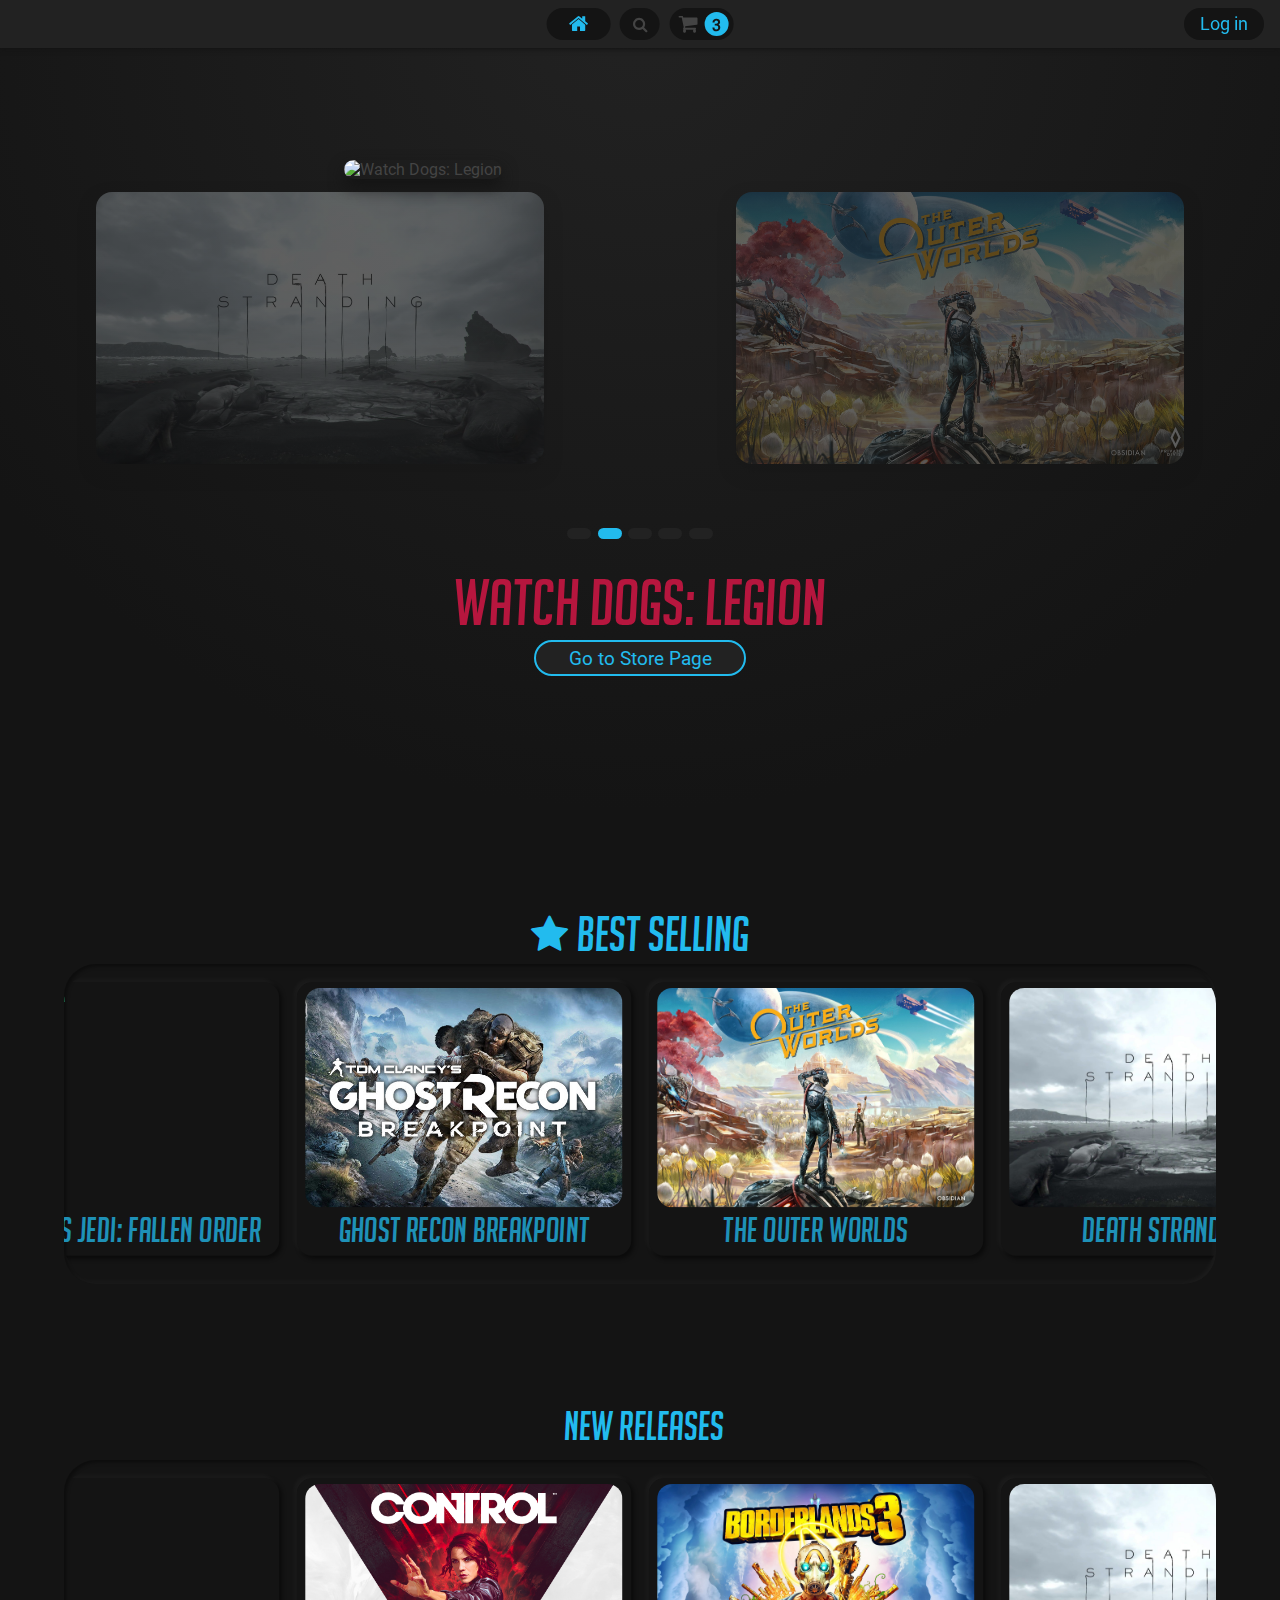
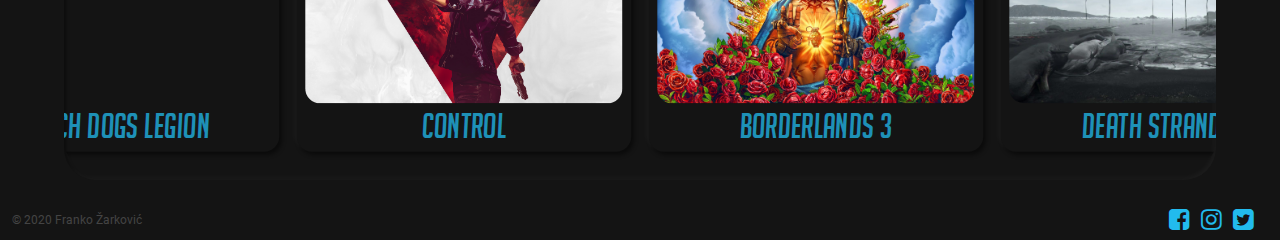
==== index.html @ 38b75471 "Added Featured and new games" ====
<!doctype html>

<html lang="eng">

<head>
  <meta charset="utf-8">
  <title>WebShop | Index</title>
  <link rel="stylesheet" href="CSS/style.css">
  <link rel="stylesheet" href="https://cdnjs.cloudflare.com/ajax/libs/font-awesome/4.7.0/css/font-awesome.min.css">
</head>


<body>
  <div id="navigation">
    <div id="mainNavigation" class="translateCenter">

      <a href="#">
        <div id="homeButton" class="active">
          <i class="fa fa-home translateCenter"></i>
        </div>
      </a>
      <div id="searchBar" class="">
        <i class="fa fa-search"></i>
        <p class="translateCenter">Search</p>
        <i class="fa fa-times"></i>
      </div>
      <a href="#">
        <div id="cart">
          <i class="fa fa-shopping-cart translateCenter"></i>
          <div id="cartItemNumber" class="translateTop">
            <p class="translateCenter">3</p>
          </div>
        </div>
      </a>
    </div>
    <a href="#">
      <div id="logInButton" class="translateCenter">
        <p>Log in</p>
      </div>
    </a>
  </div>

  <div id="showcase">
    <div id="showcaseGames">
      <div id="showcasePreviousGame">
        <img src="/Images/deathStranding.jpg" alt="Death Stranding">
      </div>
      <div id="showcaseNextGame">
        <img src="/Images/outerWorlds.jpg" alt="Death Stranding">
      </div>
      <div id="showcaseMainGame">
        <img src="/Images/watchDogs.jpg" alt="Watch Dogs: Legion">
      </div>
      <div id="showcaseGameName">
        <div id="showcaseSelectors" class="translateLeft">
          <a href="#"><div class="showcaseSelector"></div></a>
          <a href="#"><div class="showcaseSelector backActive"></div></a>
          <a href="#"><div class="showcaseSelector"></div></a>
          <a href="#"><div class="showcaseSelector"></div></a>
          <a href="#"><div class="showcaseSelector"></div></a>
        </div>
        <p id="showcaseGameNameName" class="translateLeft">Watch Dogs: Legion</p>
        <a href="#"><div id="showcaseButton" class="translateLeft">
          <p>Go to Store Page</p>
        </div></a>
      </div>
    </div>
    

  </div>

  <div id="featured">
    <div id="bestSelling" class="translateLeft inshade">
      <div class="inline translateLeft">
        <i class="fa fa-star"></i>
        <p>Best Selling</h1>
      </div>
      <div id="bestSellingGameList" class="translateLeft">
        <a href="#">
          <div class="bestSellingGame outshade">
            <img src="Images/starWars.jpg" alt="Star Wars Jedi">
            <p>Star Wars Jedi: Fallen Order</p>
          </div>
        </a>
        <a href="#">
          <div class="bestSellingGame outshade">
            <img src="Images/ghostRecon.jpg" alt="Ghost Recon">
            <p>Ghost Recon Breakpoint</p>
          </div>
        </a>
        <a href="#">
          <div class="bestSellingGame outshade">
            <img src="Images/outerWorlds.jpg" alt="Outer Worlds">
            <p>The Outer Worlds</p>
          </div>
        </a>
        <a href="#">
          <div class="bestSellingGame outshade">
            <img src="Images/deathStranding.jpg" alt="Death Stranding">
            <p>Death Stranding</p>
          </div>
        </a>
      </div>
    </div>

    <div id="newReleases" class="translateLeft inshade">
      <div class="inline translateLeft">
        <p>New Releases</h1>
      </div>
      <div id="newReleasesGameList" class="translateLeft">
        <a href="#">
          <div class="bestSellingGame outshade">
            <img src="Images/watchDogs.jpg" alt="WatchDogs">
            <p>Watch Dogs Legion</p>
          </div>
        </a>
        <a href="#">
          <div class="bestSellingGame outshade">
            <img src="Images/control.jpg" alt="Control">
            <p>Control</p>
          </div>
        </a>
        <a href="#">
          <div class="bestSellingGame outshade">
            <img src="Images/borderlands3.jpg" alt="borderlands 3">
            <p>borderlands 3</p>
          </div>
        </a>
        <a href="#">
          <div class="bestSellingGame outshade">
            <img src="Images/deathStranding.jpg" alt="Death Stranding">
            <p>Death Stranding</p>
          </div>
        </a>
      </div>
    </div>
  </div>

  <div id="footer">
    <p class="translateTop">© 2020 Franko Žarković</p>
      <span class="translateTop">
        <a href="#" target="_blank"><i class="fa fa-facebook-square"></i></a>
        <a href="#" target="_blank"><i class="fa fa-instagram"></i></a>
        <a href="#" target="_blank"><i class="fa fa-twitter-square"></i></a>
      </span>
  </div>

</body>

</html>
---- CSS/style.css ----
@import url('https://fonts.googleapis.com/css?family=Roboto:300,400,400i,500,700&subset=latin-ext');

@font-face {
font-family: "Big Noodle Titling Oblique";
src: url("../Fonts/BigNoodleTitling-Oblique.ttf");
}

@font-face {
  font-family: "Big Noodle Titling";
  src: url("../Fonts//BigNoodleTitling.ttf");
  }

@font-face {
  font-family: "Nunito";
  src: url("../Fonts/Roboto-Regular.ttf");
}

@font-face {
  font-family: "Roboto";
  src: url("../Fonts/Roboto-Regular.ttf");
}

:root{
  --black:#141414;
  --gray: #222;
  --light:#444;
  --main: #2be;
  --gameNameColor: #b6163e;
}

*{
  margin: 0;
  padding: 0;
  text-decoration: none;
  font-family: Nunito;
  scrollbar-color: dark;
  scrollbar-width: thin;
}

a{
  color: inherit;
}
a:active{
  color: inherit;
}
a:visited{
  color: inherit;
}

.outshade{
  box-shadow: 0.15em 0.15em 0.3em #00000079, -0.15em -0.15em 0.3em #ffffff09;
}
.inshade{
  box-shadow: inset 0.15em 0.15em 0.2em #0000005b, inset -0.15em -0.15em 0.3em #ffffff09;
}



.translateLeft{
  transform: translate(-50%,0);
}

.translateTop{
  transform: translate(0,-50%);
}

.translateCenter{
  transform: translate(-50%,-50%);
}

/* Body */

body{
  background-color: var(--black);
  color: var(--light);
}

#navigation{
  position: fixed;
  width: 100%;
  height: 3em;
  background: var(--gray);
  box-shadow: 0 0.1em 5px var(--black);
  z-index: 5;
}

#mainNavigation{
  position: absolute;
  display: inline-flex;
  left: 50%;
  top: 50%;
}

#mainNavigation > * {
  margin: 0 0.3em;
}

/* Home button */

#homeButton{
  position: relative;
  background: var(--black);
  width: 4em;
  height: 2em;
  border-radius: 1em;
}

#homeButton > *{
  position: absolute;
  font-size: 130%;
  left: 50%;
  top: 50%;
}

/* Search Bar */

#searchBar{
  position: relative;
  background: var(--black);
  height: 2em;
  width: 2.5em;
  border-radius: 1em;
  color: var(--light);
  transition-duration: 250ms;
  transition-timing-function: ease-out;
}

#searchBar:hover{
  width: 20em;
}

#searchBar > *:not(.fa-search){
  opacity: 0%;
  transition-duration: 250ms;
}

#searchBar:hover > *{
  opacity: 100%;
}

#searchBar > *{
  position: absolute;
  transform: translate(-50%,-50%);
  top:50%;
}
#searchBar > .fa-search{
  left: 1.25em;
}
#searchBar > p{
  left: 50%;
  top: 50%;
  text-transform: none;
  font-weight: 500;
  font-size: 110%;
}
#searchBar > .fa-times{
  right: 0.5em;
}

/* Cart Button */

#cart{
  position: relative;
  background: var(--black);
  width: 4em;
  height: 2em;
  border-radius: 1em;
}

#cart>*{
  position: absolute;
  top:50%;
}
#cart>.fa-shopping-cart{
  left: 0.9em;
  font-size: 130%;
}
#cartItemNumber{
  background: var(--main);
  width: 1.5em;
  height: 1.5em;
  border-radius: 1em;
  right: 0.3em;
}
#cartItemNumber > p{
  position: absolute;
  color: var(--black);
  font-weight: 600;
  left: 50%;
  top: 55%;
}

/* Log in Button*/

#logInButton {
  position: absolute;
  background: var(--black);
  color: var(--main);
  right: -1.5em;
  top: 50%;
  width: 5em;
  height: 2em;
  border-radius: 1em;
}
#logInButton > * {
  position: absolute;
  white-space: nowrap;
  text-transform: none;
  font-size: 110%;
  font-weight: 500;
  top: 50%;
  left: 50%;
  transform: translate(-50%,-50%);
}

/* Showcase - Main Page*/

#showcase{
  position: relative;
  width: 100%;
  height: 100vh;
  min-height: 50em;
  background: radial-gradient(circle at top,var(--gray), var(--black) 90vh);
}

#showcaseGames{
  position: absolute;
  height: 80%;
  width: 100%;
  max-width: 90em;
  top: 5em;
  left: 50%;
  transform: translate(-50%, 0);
}
#showcaseGames > * {
  transform: translate(-50%,-50%);
}
#showcaseGames > * > img{
  height: inherit;
  width: inherit;
  object-fit: cover;
  border-radius: inherit;
  box-shadow: 0 0.5em 1em var(--black);
}

#showcaseMainGame{
  opacity: 1;
  position: absolute;
  transform: translate(-50%,0);
  top: 5em;
  left: 50%;
  height: 22em;
  width: 37em;
  border-radius: 1em;
  z-index: 1;
}

#showcaseNextGame{
  opacity: 0.3;
  position: absolute;
  transform: translate(-50%,0);
  top: 7em;
  left: 75%;
  height: 17em;
  width: 28em;
  border-radius: 1em;
  z-index: 0;
}
#showcasePreviousGame{
  opacity: 0.3;
  position: absolute;
  transform: translate(-50%,0);
  top: 7em;
  left: 25%;
  height: 17em;
  width: 28em;
  border-radius: 1em;
  z-index: 0;
}



#showcaseGameName{
  position: absolute;
  height: 9em;
  width: 30em;
  transform: translate(-50%,0);
  left: 50%;
  top: 28em;
}
#showcaseSelectors{
  position: absolute;
  display: inline-flex;
  justify-content: center;
  left: 50%;
  top: 0em;
  height: 1em;
  width: 15em;
}
.showcaseSelector{
  height: 0.7em;
  width: 1.5em;
  background: var(--gray);
  margin: 0 0.2em;
  border-radius: 1em;
}
#showcaseGameNameName{
  font-family: "Big Noodle Titling Oblique";
  position: absolute;
  top: 0.6em;
  left: 50%;
  color: var(--gameNameColor);
  white-space: nowrap;
  font-size: 400%;
}
#showcaseButton{
  position: absolute;
  background: var(--gray);
  width: 13em;
  height: 2em;
  border-radius: 2em;
  border:solid 0.13em var(--main);
  top: 7em;
  left: 50%;

}
#showcaseButton > * {
  color: var(--main);
  position: absolute;
  white-space: nowrap;
  font-size: 120%;
  transform: translate(-50%, -50%);
  left: 50%;
  top: 50%;
}


/* Featured */

#featured {
  position: relative;
  background: var(--black);
  height: 100vh;
  width: 100%;
}
#featured > div {
  max-width: 90em;
}
#bestSelling{
  position: absolute;
  width: 90vw;
  height: 20em;
  top: 4em;
  left: 50%;
  border-radius: 2em;
}
#bestSelling > .inline{
  position: absolute;
  top: -3.5em;
  left: 50%;
}
#bestSelling > .inline > p{
  color: var(--main);
  text-transform: uppercase;
  font-size: 300%;
  margin-left: 0.2em;
  font-family: "Big Noodle Titling Oblique";
}
#bestSelling > .inline > i {
  color: var(--main);
  font-size: 250%;
  transform: translate(0%, 14%);
}

#bestSellingGameList{
  position: absolute;
  display: inline-flex;
  justify-content: center;
  width: 90vw;
  max-width: 90em;
  height: 19em;
  left: 50%;
  top: 0.5em;
  border-radius: 2em;
  overflow: hidden;
}
.bestSellingGame{
  position: relative;
  top: 0.2em;
  height: 18em;
  width: 22em;
  border-radius: 1em;
  color: var(--main);
  transition-duration: 250ms;
  transform: scale(0.95);
}
.bestSellingGame:hover{
  transform: scale(1.00);
}
.bestSellingGame > p {
  font-family: "Big Noodle Titling Oblique";
  position: absolute;
  transform: translate(-50%,0);
  left: 50%;
  bottom: 0.2em;
  white-space: nowrap;
  font-size: 225%;
  opacity: 0.75;
}
.bestSellingGame > img {
  position: absolute;
  top: 0.4em;
  width: 95%;
  height: 80%;
  left: 50%;
  transform: translate(-50%, 0);
  border-radius: 1em;
  object-fit: cover;
}

#newReleases{
  position: absolute;
  width: 90vw;
  height: 20em;
  top: 35em;
  left: 50%;
  border-radius: 2em;
}
#newReleases > .inline{
  position: absolute;
  top: -3.5em;
  left: 50%;
}
#newReleases > .inline > p{
  color: var(--main);
  text-transform: uppercase;
  font-size: 250%;
  margin-left: 0.2em;
  font-family: "Big Noodle Titling Oblique";
}
#newReleases > .inline > i {
  color: var(--main);
  font-size: 250%;
  transform: translate(0%, 14%);
}

#newReleasesGameList{
  position: absolute;
  display: inline-flex;
  justify-content: center;
  width: 90vw;
  max-width: 90em;
  height: 19em;
  left: 50%;
  top: 0.5em;
  border-radius: 2em;
  overflow: hidden;
}


/* Footer */

#footer{
  position: relative;
  background: var(--black);
  color: var(--gray);
  width:100%;
  height:2.5em;
  bottom: 0;
  z-index: 4;
}

#footer > *{
  position: absolute;
  top: 50%;
}
#footer > span{
  color: var(--main);
  right: 1em;
  font-size: 150%;
}
#footer > span > *{
  margin: 0 0.1em;
}
#footer > p{
  color: var(--light);
  left: 1em;
  font-size: 75%;
}

.active{
  color: var(--main);
}
.backActive{
  background-color: var(--main);
}

.inline {
  display: inline-flex;
  justify-content: center;
}
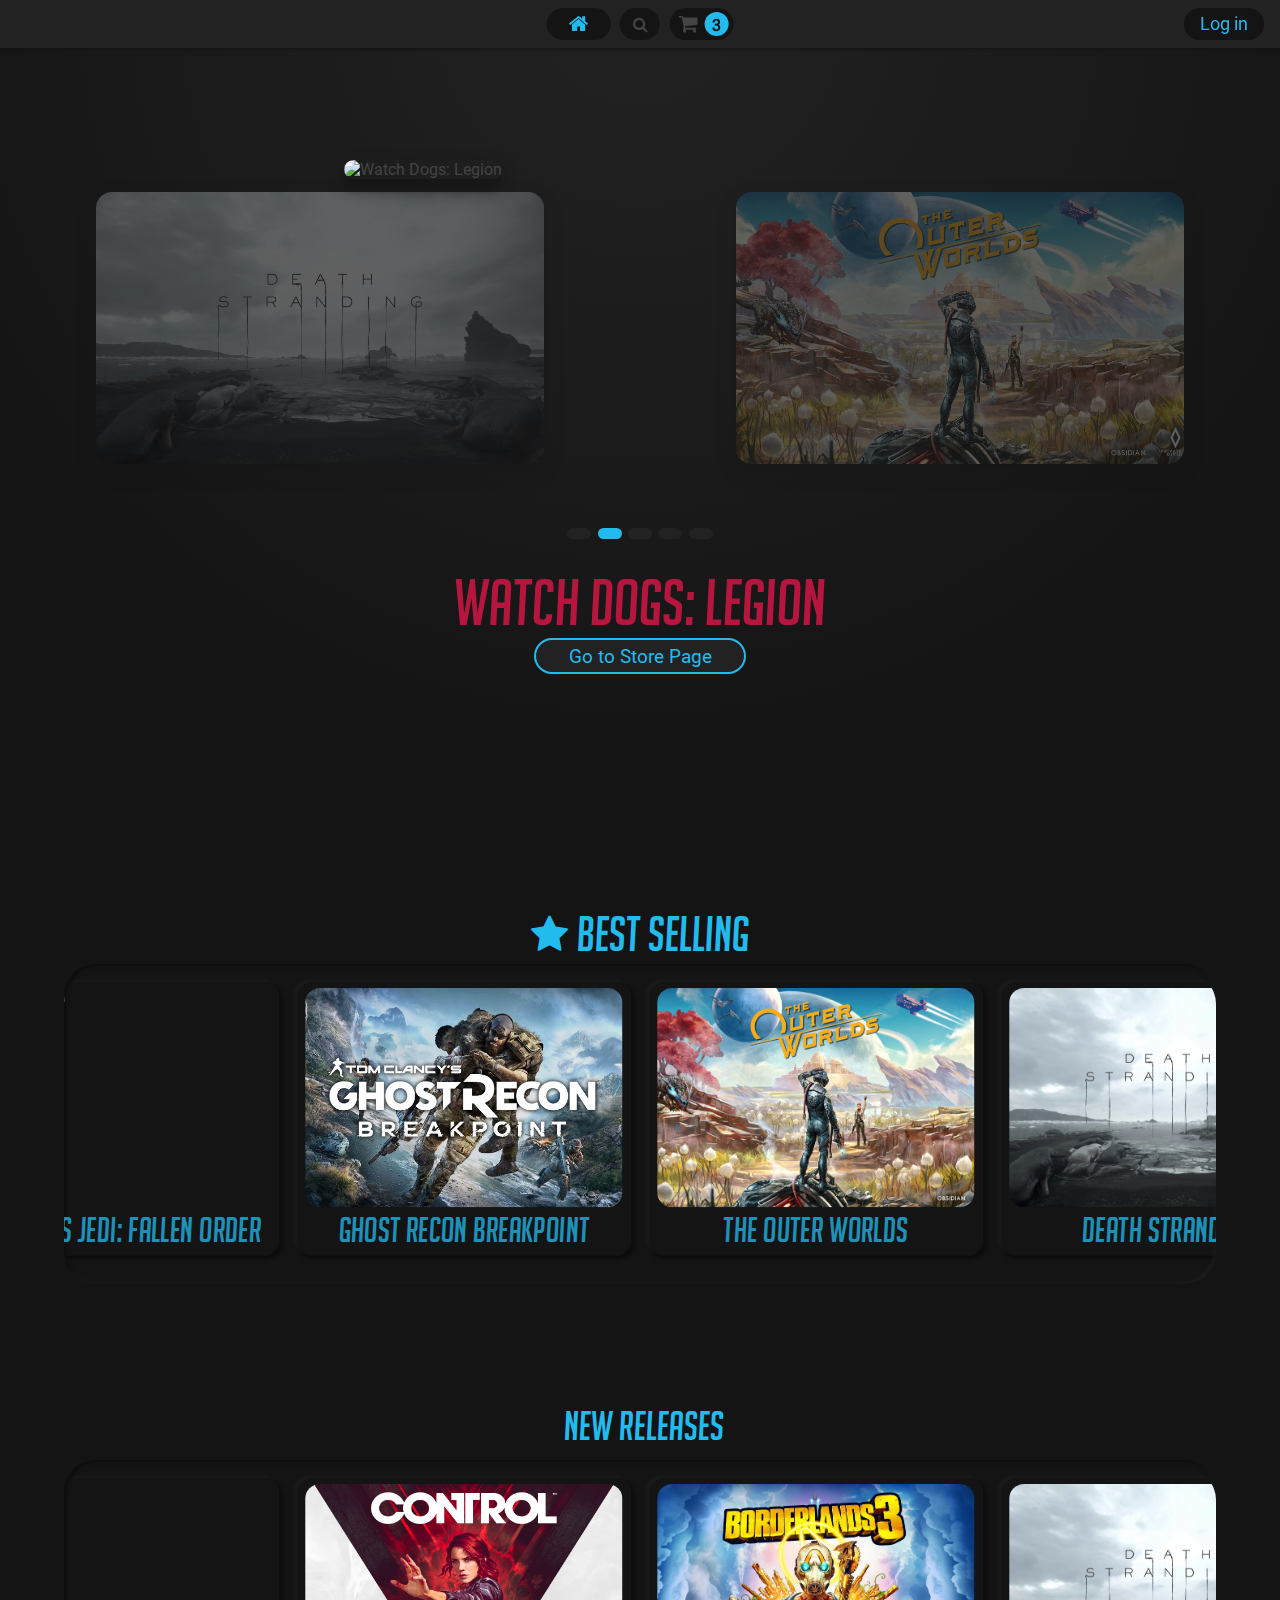
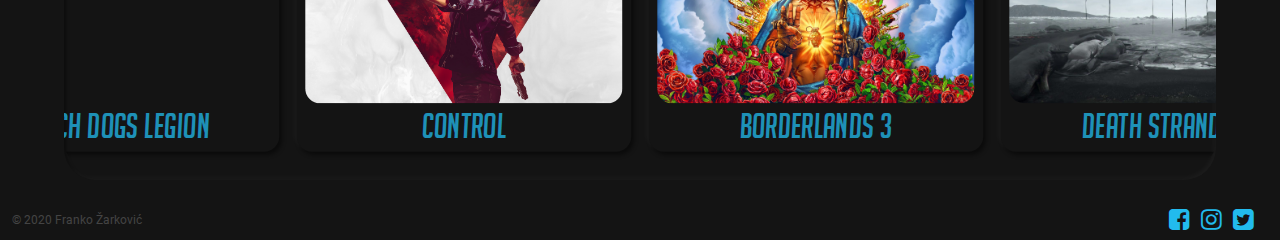
==== commit 8ffd7894: "Showcase Button animation" ====
--- a/index.html
+++ b/index.html
@@ -43,13 +43,13 @@
   <div id="showcase">
     <div id="showcaseGames">
       <div id="showcasePreviousGame">
-        <img src="/Images/deathStranding.jpg" alt="Death Stranding">
+        <img src="Images/deathStranding.jpg" alt="Death Stranding">
       </div>
       <div id="showcaseNextGame">
-        <img src="/Images/outerWorlds.jpg" alt="Death Stranding">
+        <img src="Images/outerWorlds.jpg" alt="Death Stranding">
       </div>
       <div id="showcaseMainGame">
-        <img src="/Images/watchDogs.jpg" alt="Watch Dogs: Legion">
+        <img src="Images/watchDogs.jpg" alt="Watch Dogs: Legion">
       </div>
       <div id="showcaseGameName">
         <div id="showcaseSelectors" class="translateLeft">
@@ -60,7 +60,7 @@
           <a href="#"><div class="showcaseSelector"></div></a>
         </div>
         <p id="showcaseGameNameName" class="translateLeft">Watch Dogs: Legion</p>
-        <a href="#"><div id="showcaseButton" class="translateLeft">
+        <a href="#"><div id="showcaseButton" class="translateCenter">
           <p>Go to Store Page</p>
         </div></a>
       </div>
--- a/CSS/style.css
+++ b/CSS/style.css
@@ -22,6 +22,7 @@
 
 :root{
   --black:#141414;
+  --blackLight:#171717;
   --gray: #222;
   --light:#444;
   --main: #2be;
@@ -103,6 +104,7 @@
   width: 4em;
   height: 2em;
   border-radius: 1em;
+  transition-duration: 100ms;
 }
 
 #homeButton > *{
@@ -110,6 +112,9 @@
   font-size: 130%;
   left: 50%;
   top: 50%;
+}
+#homeButton:hover{
+  background: var(--blackLight);
 }
 
 /* Search Bar */
@@ -165,6 +170,7 @@
   width: 4em;
   height: 2em;
   border-radius: 1em;
+  transition-duration: 100ms;
 }
 
 #cart>*{
@@ -189,6 +195,9 @@
   left: 50%;
   top: 55%;
 }
+#cart:hover{
+  background: var(--blackLight);
+}
 
 /* Log in Button*/
 
@@ -211,6 +220,9 @@
   top: 50%;
   left: 50%;
   transform: translate(-50%,-50%);
+}
+#logInButton:hover{
+  background: var(--blackLight);
 }
 
 /* Showcase - Main Page*/
@@ -320,8 +332,9 @@
   height: 2em;
   border-radius: 2em;
   border:solid 0.13em var(--main);
-  top: 7em;
-  left: 50%;
+  top: 8em;
+  left: 50%;
+  transition-duration: 150ms;
 
 }
 #showcaseButton > * {
@@ -332,6 +345,9 @@
   transform: translate(-50%, -50%);
   left: 50%;
   top: 50%;
+}
+#showcaseButton:hover{
+  transform: scale(1.05) translate(-47.5%,-47.5%);
 }
 
 
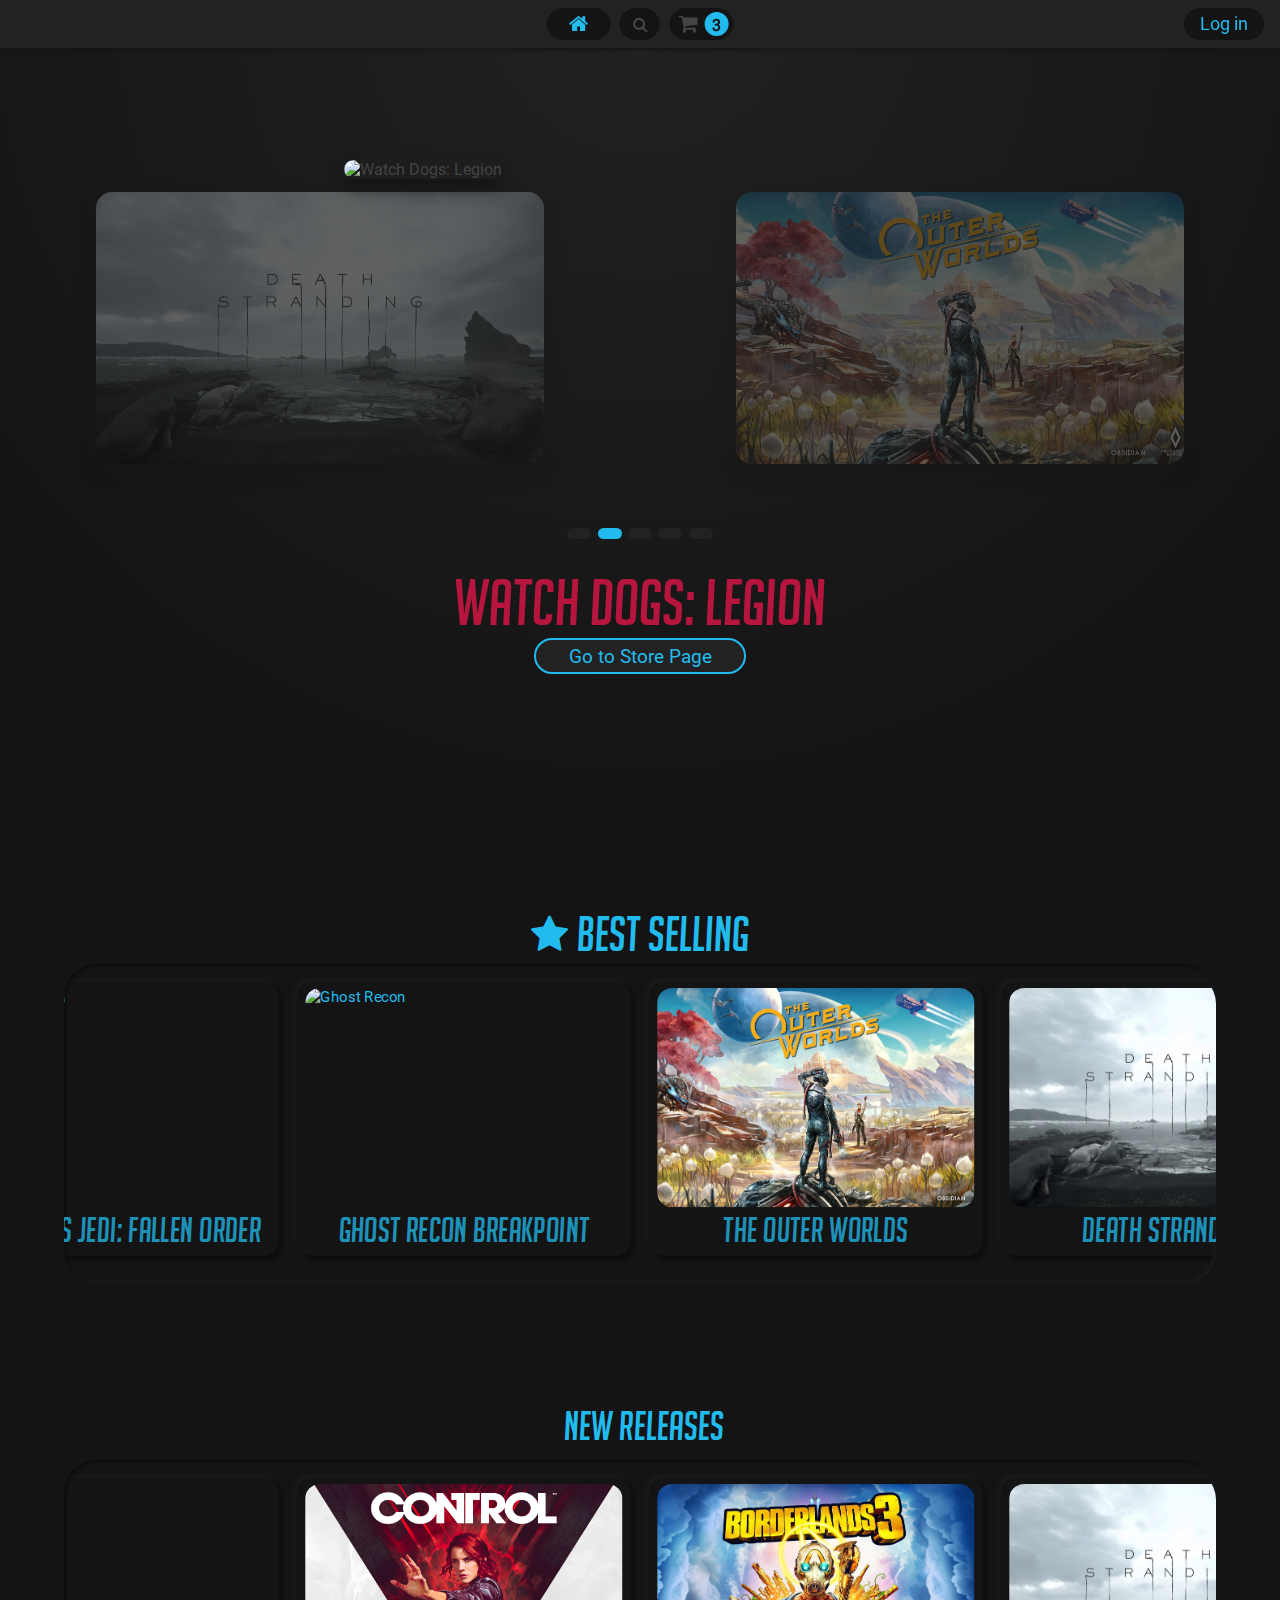
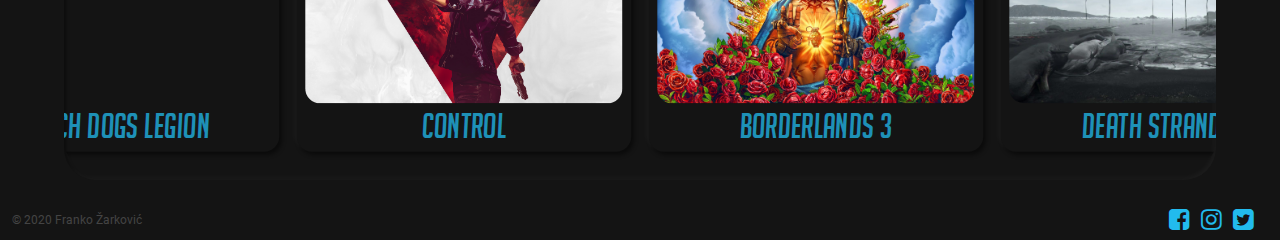
==== commit 790faae5: "Update index.html" ====
--- a/index.html
+++ b/index.html
@@ -11,6 +11,7 @@
 
 
 <body>
+  <div class="bodyContainer">
   <div id="navigation">
     <div id="mainNavigation" class="translateCenter">
 
@@ -49,7 +50,7 @@
         <img src="Images/outerWorlds.jpg" alt="Death Stranding">
       </div>
       <div id="showcaseMainGame">
-        <img src="Images/watchDogs.jpg" alt="Watch Dogs: Legion">
+        <img src="Images/watchDogs/watchDogs.jpg" alt="Watch Dogs: Legion">
       </div>
       <div id="showcaseGameName">
         <div id="showcaseSelectors" class="translateLeft">
@@ -60,7 +61,7 @@
           <a href="#"><div class="showcaseSelector"></div></a>
         </div>
         <p id="showcaseGameNameName" class="translateLeft">Watch Dogs: Legion</p>
-        <a href="#"><div id="showcaseButton" class="translateCenter">
+        <a href="watchdogs.html"><div id="showcaseButton" class="translateCenter">
           <p>Go to Store Page</p>
         </div></a>
       </div>
@@ -82,9 +83,9 @@
             <p>Star Wars Jedi: Fallen Order</p>
           </div>
         </a>
-        <a href="#">
+        <a href="breakpoint.html">
           <div class="bestSellingGame outshade">
-            <img src="Images/ghostRecon.jpg" alt="Ghost Recon">
+            <img src="Images/breakpoint/breakpoint.jpg" alt="Ghost Recon">
             <p>Ghost Recon Breakpoint</p>
           </div>
         </a>
@@ -108,9 +109,9 @@
         <p>New Releases</h1>
       </div>
       <div id="newReleasesGameList" class="translateLeft">
-        <a href="#">
+        <a href="watchdogs.html">
           <div class="bestSellingGame outshade">
-            <img src="Images/watchDogs.jpg" alt="WatchDogs">
+            <img src="Images/watchDogs/watchDogs.jpg" alt="WatchDogs">
             <p>Watch Dogs Legion</p>
           </div>
         </a>
@@ -144,7 +145,7 @@
         <a href="#" target="_blank"><i class="fa fa-twitter-square"></i></a>
       </span>
   </div>
-
+</div>
 </body>
 
-</html>
+</html>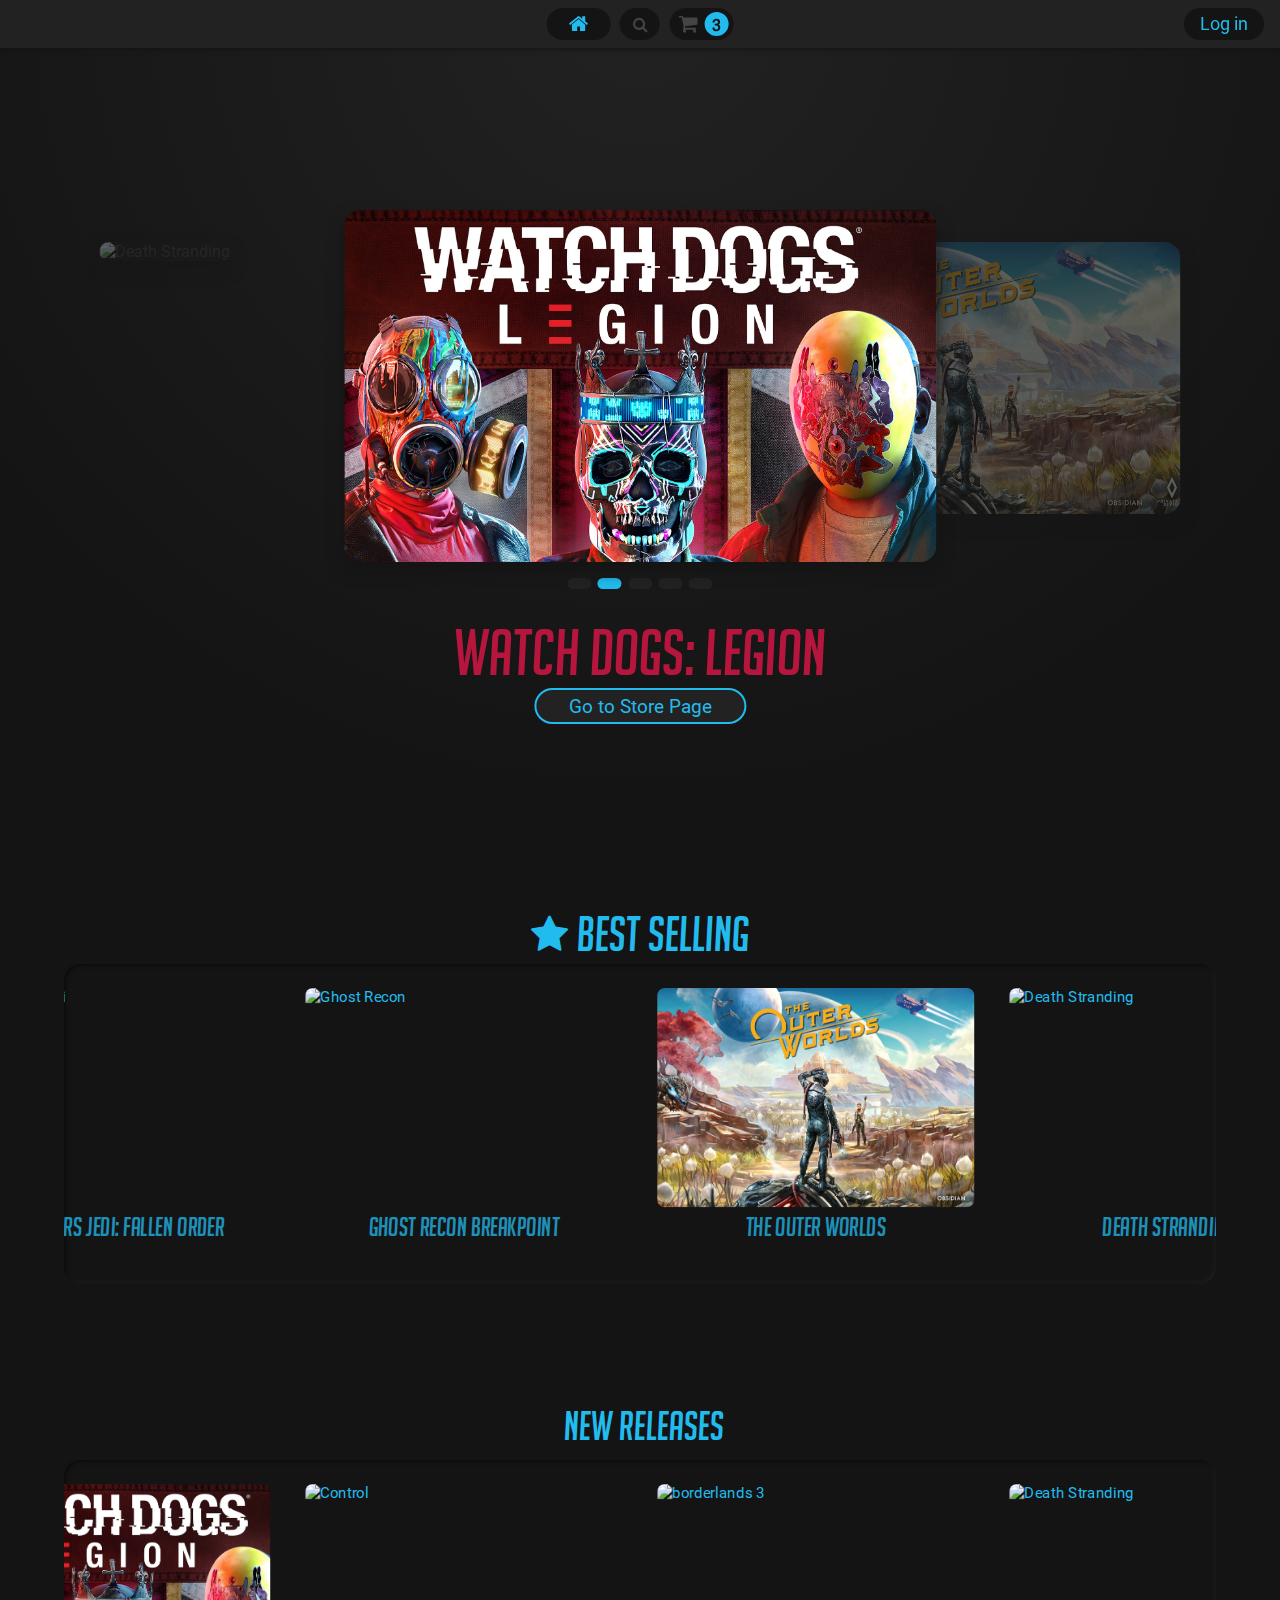
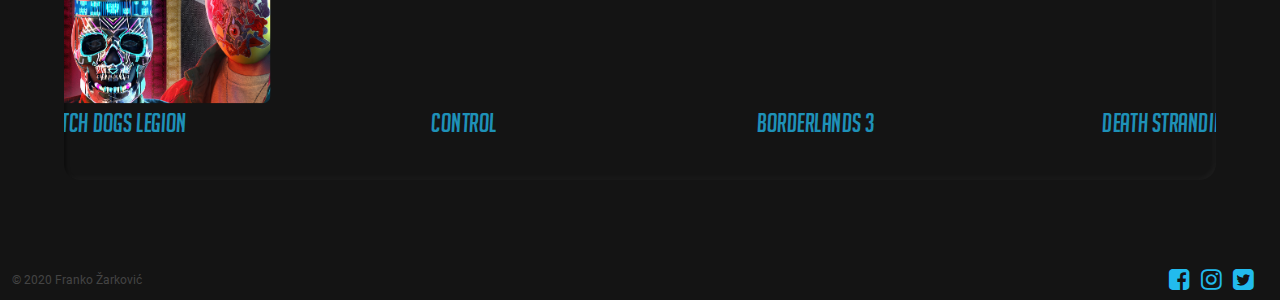
==== commit 72dcdced: "Added Cart site" ====
--- a/index.html
+++ b/index.html
@@ -11,7 +11,6 @@
 
 
 <body>
-  <div class="bodyContainer">
   <div id="navigation">
     <div id="mainNavigation" class="translateCenter">
 
@@ -25,7 +24,7 @@
         <p class="translateCenter">Search</p>
         <i class="fa fa-times"></i>
       </div>
-      <a href="#">
+      <a href="cart.html">
         <div id="cart">
           <i class="fa fa-shopping-cart translateCenter"></i>
           <div id="cartItemNumber" class="translateTop">
@@ -34,7 +33,7 @@
         </div>
       </a>
     </div>
-    <a href="#">
+    <a href="login.html">
       <div id="logInButton" class="translateCenter">
         <p>Log in</p>
       </div>
@@ -47,7 +46,7 @@
         <img src="Images/deathStranding.jpg" alt="Death Stranding">
       </div>
       <div id="showcaseNextGame">
-        <img src="Images/outerWorlds.jpg" alt="Death Stranding">
+        <img src="Images/outerworlds/outerWorlds.jpg" alt="Death Stranding">
       </div>
       <div id="showcaseMainGame">
         <img src="Images/watchDogs/watchDogs.jpg" alt="Watch Dogs: Legion">
@@ -78,25 +77,25 @@
       </div>
       <div id="bestSellingGameList" class="translateLeft">
         <a href="#">
-          <div class="bestSellingGame outshade">
+          <div class="bestSellingGame">
             <img src="Images/starWars.jpg" alt="Star Wars Jedi">
             <p>Star Wars Jedi: Fallen Order</p>
           </div>
         </a>
         <a href="breakpoint.html">
-          <div class="bestSellingGame outshade">
+          <div class="bestSellingGame">
             <img src="Images/breakpoint/breakpoint.jpg" alt="Ghost Recon">
             <p>Ghost Recon Breakpoint</p>
           </div>
         </a>
-        <a href="#">
-          <div class="bestSellingGame outshade">
-            <img src="Images/outerWorlds.jpg" alt="Outer Worlds">
+        <a href="outerworlds.html">
+          <div class="bestSellingGame">
+            <img src="Images/outerworlds/outerWorlds.jpg" alt="Outer Worlds">
             <p>The Outer Worlds</p>
           </div>
         </a>
         <a href="#">
-          <div class="bestSellingGame outshade">
+          <div class="bestSellingGame">
             <img src="Images/deathStranding.jpg" alt="Death Stranding">
             <p>Death Stranding</p>
           </div>
@@ -110,25 +109,25 @@
       </div>
       <div id="newReleasesGameList" class="translateLeft">
         <a href="watchdogs.html">
-          <div class="bestSellingGame outshade">
+          <div class="bestSellingGame">
             <img src="Images/watchDogs/watchDogs.jpg" alt="WatchDogs">
             <p>Watch Dogs Legion</p>
           </div>
         </a>
         <a href="#">
-          <div class="bestSellingGame outshade">
+          <div class="bestSellingGame">
             <img src="Images/control.jpg" alt="Control">
             <p>Control</p>
           </div>
         </a>
         <a href="#">
-          <div class="bestSellingGame outshade">
+          <div class="bestSellingGame">
             <img src="Images/borderlands3.jpg" alt="borderlands 3">
             <p>borderlands 3</p>
           </div>
         </a>
         <a href="#">
-          <div class="bestSellingGame outshade">
+          <div class="bestSellingGame">
             <img src="Images/deathStranding.jpg" alt="Death Stranding">
             <p>Death Stranding</p>
           </div>
@@ -145,7 +144,6 @@
         <a href="#" target="_blank"><i class="fa fa-twitter-square"></i></a>
       </span>
   </div>
-</div>
 </body>
 
 </html>--- a/CSS/style.css
+++ b/CSS/style.css
@@ -22,10 +22,11 @@
 
 :root{
   --black:#141414;
-  --blackLight:#171717;
+  --blackLight:#181818;
   --gray: #222;
   --light:#444;
   --main: #2be;
+  --mainDark: #11617c;
   --gameNameColor: #b6163e;
 }
 
@@ -130,7 +131,7 @@
   transition-timing-function: ease-out;
 }
 
-#searchBar:hover{
+#searchBar:hover, #searchBar:active{
   width: 20em;
 }
 
@@ -139,7 +140,7 @@
   transition-duration: 250ms;
 }
 
-#searchBar:hover > *{
+#searchBar:hover > *,#searchBar:active > *{
   opacity: 100%;
 }
 
@@ -157,6 +158,7 @@
   text-transform: none;
   font-weight: 500;
   font-size: 110%;
+  user-select: none;
 }
 #searchBar > .fa-times{
   right: 0.5em;
@@ -231,18 +233,19 @@
   position: relative;
   width: 100%;
   height: 100vh;
-  min-height: 50em;
+  min-height: 40em;
   background: radial-gradient(circle at top,var(--gray), var(--black) 90vh);
 }
 
 #showcaseGames{
   position: absolute;
-  height: 80%;
-  width: 100%;
+  height: 40em;
+  width: 99%;
   max-width: 90em;
-  top: 5em;
-  left: 50%;
-  transform: translate(-50%, 0);
+  top: 50%;
+  left: 50%;
+  border-radius: 1em;
+  transform: translate(-50%, -50%);
 }
 #showcaseGames > * {
   transform: translate(-50%,-50%);
@@ -356,7 +359,8 @@
 #featured {
   position: relative;
   background: var(--black);
-  height: 100vh;
+  height: 60em;
+  min-height: 60em;
   width: 100%;
 }
 #featured > div {
@@ -368,7 +372,7 @@
   height: 20em;
   top: 4em;
   left: 50%;
-  border-radius: 2em;
+  border-radius: 1em;
 }
 #bestSelling > .inline{
   position: absolute;
@@ -397,7 +401,7 @@
   height: 19em;
   left: 50%;
   top: 0.5em;
-  border-radius: 2em;
+  border-radius: 1em;
   overflow: hidden;
 }
 .bestSellingGame{
@@ -418,9 +422,9 @@
   position: absolute;
   transform: translate(-50%,0);
   left: 50%;
-  bottom: 0.2em;
+  bottom: 0.5em;
   white-space: nowrap;
-  font-size: 225%;
+  font-size: 175%;
   opacity: 0.75;
 }
 .bestSellingGame > img {
@@ -430,7 +434,7 @@
   height: 80%;
   left: 50%;
   transform: translate(-50%, 0);
-  border-radius: 1em;
+  border-radius: 0.5em;
   object-fit: cover;
 }
 
@@ -440,7 +444,7 @@
   height: 20em;
   top: 35em;
   left: 50%;
-  border-radius: 2em;
+  border-radius: 1em;
 }
 #newReleases > .inline{
   position: absolute;
@@ -469,7 +473,7 @@
   height: 19em;
   left: 50%;
   top: 0.5em;
-  border-radius: 2em;
+  border-radius: 1em;
   overflow: hidden;
 }
 
@@ -482,7 +486,6 @@
   color: var(--gray);
   width:100%;
   height:2.5em;
-  bottom: 0;
   z-index: 4;
 }
 
@@ -514,4 +517,315 @@
 .inline {
   display: inline-flex;
   justify-content: center;
+}
+
+
+/*//////////////////////////// GAME PAGE /////////////////////////*/
+
+
+.rating {
+  position: fixed;
+  bottom: 3em;
+  left: 1em;
+  height: 5em;
+}
+.rating >img {
+  height: 100%;
+}
+
+.topPage{
+  position: relative;
+  width: 80%;
+  max-width: 60em;
+  height: 47em;
+  border-radius: 1em;
+  transform: translate(-50%, 0);
+  left: 50%;
+  top: 5em;
+  color: var(--main);
+  background: var(--blackLight);
+}
+.topPage > h1{
+  position: absolute;
+  font-family: "Big Noodle Titling Oblique";
+  top: 7.5em;
+  left: 50%;
+  border-bottom: solid;
+  padding-bottom: 0.1em;
+  font-weight: 500;
+  white-space: nowrap;
+  font-size: 4em;
+  transform: translate(-50%, -50%);
+}
+.topPage > p {
+  position: absolute;
+  font-family: "Big Noodle Titling";
+  top: 21em;
+  width: 80%;
+  left: 50%;
+  text-align: center;
+  font-size: 1.8em;
+  transform: translate(-50%, -50%);
+}
+
+.mainImage{
+  width: 100%;
+  height: 25em;
+  position: absolute;
+  transform: translate(-50%,0);
+  left: 50%;
+  top: 0;
+}
+.mainImage > img{
+  position: absolute;
+  object-fit: cover;
+  height: 100%;
+  width: 100%;
+  z-index: 0;
+  border-radius: 1em;
+}
+
+.buyButton{
+  position: absolute;
+  background: var(--mainDark);
+  color: white;
+  height: 4em;
+  width: 18em;
+  transform: translate(-50%, 0);
+  left: 50%;
+  bottom: -2.5em;
+  border-radius: 5em;
+}
+
+.buyButton > p {
+  position: absolute;
+  font-size: 1.4em;
+  transform: translate(-50%, -50%);
+  top: 50%;
+  left: 20%;
+}
+.foregroundButton{
+  position: absolute;
+  background: var(--main);
+  height: 100%;
+  width: 60%;
+  right: 0;
+  top: 0;
+  border-radius: 5em;
+  transition-duration: 250ms;
+}
+.foregroundButton:hover{
+  transform: scale(1.05);
+}
+.foregroundButton > p{
+  position: absolute;
+  font-size: 1.3em;
+  transform: translate(-50%, -50%);
+  white-space: nowrap;
+  top: 50%;
+  left: 50%;
+}
+
+
+
+.bottomPage{
+  position: relative;
+  width: 80%;
+  max-width: 60em;
+  border-radius: 1em;
+  transform: translate(-50%, 0);
+  left: 50%;
+  top: 6em;
+  color: var(--main);
+  background: var(--blackLight);
+  margin-bottom: 7em;
+  z-index: -1;
+}
+.bottomPage > .info {
+  position: absolute;
+  height: 11em;
+  width: 80%;
+  top: 4em;
+  left: 50%;
+  transform: translate(-50%, 0);
+}
+.info > *{
+  position: absolute;
+  width: 40%;
+  height: 5em;
+}
+.info > .develop {
+  top: 0.5em;
+  left: 2em;
+}
+.info > .publish {
+  top: 0.5em;
+  right: 2em;
+}
+.info > .release {
+  bottom: 0.5em;
+  left: 2em;
+}
+.info > .rated {
+  bottom: 0.5em;
+  right: 2em;
+}
+.info > * > h1 {
+  color: var(--light);
+  font-weight: 500;
+  font-size: 0.9em;
+}
+.info > * > p {
+  position: absolute;
+  color: white;
+  font-size: 1.2em;
+  transform: translate(-50%, 0);
+  white-space: nowrap;
+  left: 50%;
+  top: 1em;
+}
+
+.bottomPage > .images {
+  position: relative;
+  top: 18em;
+  width: 100%;
+  margin-bottom: 23em;
+}
+
+.images > img {
+  width: 100%;
+  border-radius: 1em;
+  margin-bottom: 1.5em;
+  object-fit: cover;
+}
+
+
+
+/*///////////////////////////// CART /////////////////////////////*/
+
+
+.background100 {
+  position: relative;
+  height: 57em;
+  width: 100%;
+  background: var(--black);
+}
+.background100 > * {
+  position: absolute;
+  transform: translate(-50%,0);
+  left: 50%;
+}
+.background100 > .buyList {
+  width: 80%;
+  max-width: 60em;
+  height: 38em;
+  top: 5em;
+  background: var(--blackLight);
+  border-radius: 1em;
+  padding: 1em 0;
+}
+
+.buyList > a > .buyItem {
+  position: relative;
+  width: 85%;
+  height: 7em;
+  background: var(--gray);
+  margin-top: 1em;
+  transform: translate(-52%, 0);
+  left: 50%;
+  border-radius: 1em;
+  box-shadow: 0 0.3em 0.5em var(--black);
+}
+
+.buyItem > img {
+  position: absolute;
+  left: 0;
+  background: red;
+  height: 100%;
+  object-fit: cover;
+  border-radius: 1em 0 0 1em;
+}
+.buyItem > h1 {
+  position: absolute;
+  left: 6.5em;
+  transform: translate(0,-50%);
+  top: 50%;
+  font-family: "Big Noodle Titling Oblique";
+  color: var(--main);
+  font-size: 2em;
+  text-align: left;
+}
+.buyItem > p {
+  position: absolute;
+  right: 1.5em;
+  transform: translate(0,-50%);
+  top: 50%;
+  font-family: "Big Noodle Titling Oblique";
+  color: var(--main);
+  font-size: 3em;
+  text-align: left;
+}
+.buyItem > div {
+  position: absolute;
+  border-radius: 50%;
+  background: var(--gray);
+  height: 2em;
+  width: 2em;
+  font-size: 1.5em;
+  right: -1em;
+  top: 50%;
+  transform: translate(0,-50%);
+  z-index: 1;
+  box-shadow: 0 0.1em 0.3em var(--black);
+}
+
+.buyItem > div > * {
+  position: absolute;
+  transform: translate(-50%, -50%);
+  left: 49%;
+  top: 49%;
+}
+
+.background100 > .total {
+  width: 70%;
+  max-width: 50em;
+  height: 4em;
+  top: 45.5em;
+  background: var(--blackLight);
+  border-radius: 1em;
+}
+.total > * {
+  position: absolute;
+  transform: translate(-50%,-50%);
+  font-size: 2em;
+  color: var(--light);
+}
+.total > h1 {
+  left: 40%;
+  top: 50%;
+}
+.total > p {
+  font-family: "Big Noodle Titling Oblique";
+  font-size: 3em;
+  color: var(--main);
+  left: 60%;
+  top: 50%;
+}
+
+.background100 > a > .continueButton {
+  position: absolute;
+  transform: translate(-50%, 0);
+  width: 15em;
+  height: 4em;
+  top: 51em;
+  background: var(--main);
+  border-radius: 2em;
+}
+.continueButton > p {
+  position: absolute;
+  top: 50%;
+  left: 50%;
+  font-size: 1.5em;
+  color: white;
+  transform: translate(-50%, -50%);
 }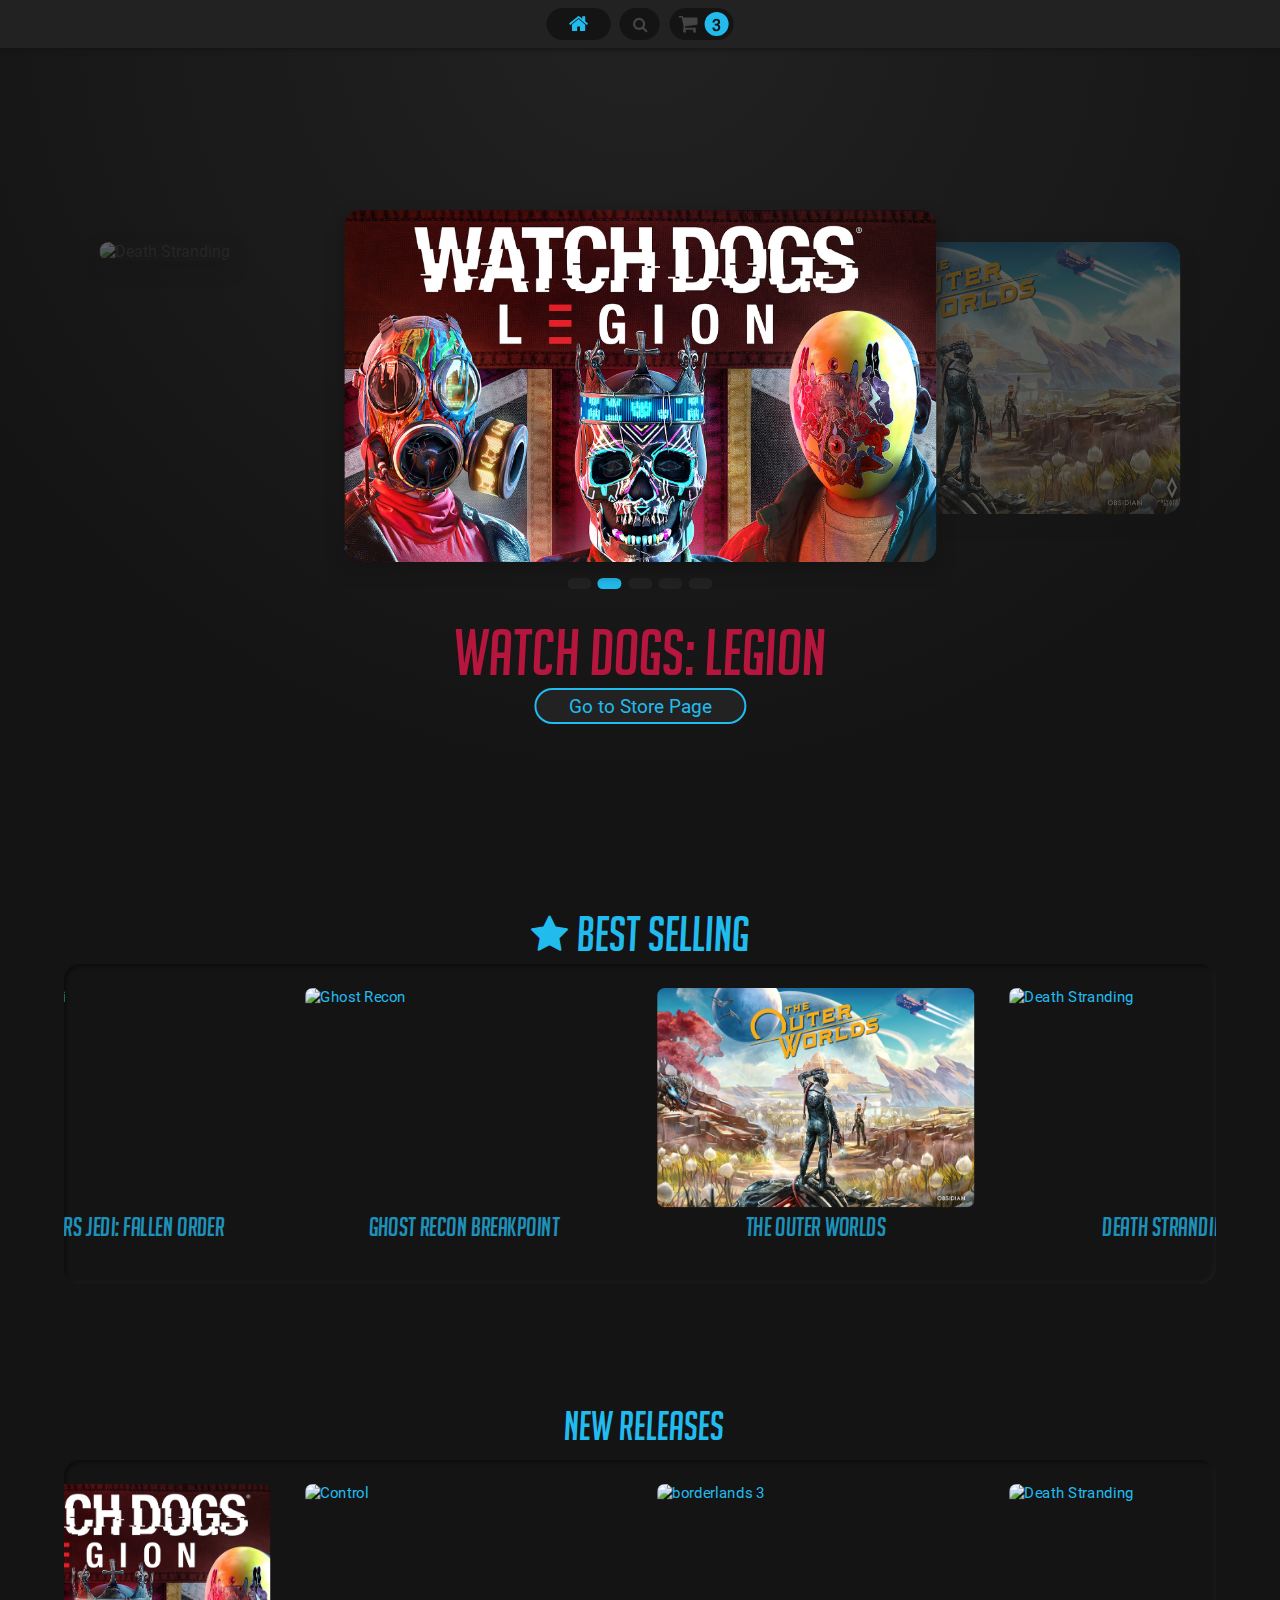
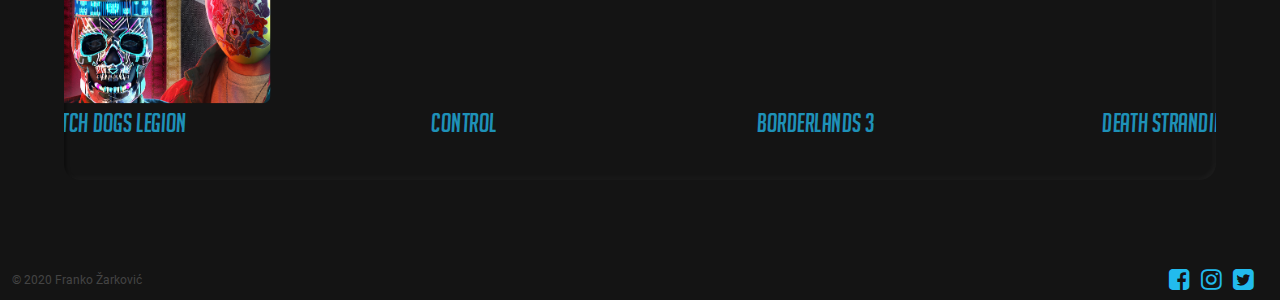
==== commit a2e97dad: "Added Search and moved games html-s to gameSites" ====
--- a/index.html
+++ b/index.html
@@ -20,7 +20,7 @@
         </div>
       </a>
       <div id="searchBar" class="">
-        <i class="fa fa-search"></i>
+        <a href="search.html"><i class="fa fa-search"></i></a>
         <p class="translateCenter">Search</p>
         <i class="fa fa-times"></i>
       </div>
@@ -46,7 +46,7 @@
         <img src="Images/deathStranding.jpg" alt="Death Stranding">
       </div>
       <div id="showcaseNextGame">
-        <img src="Images/outerworlds/outerWorlds.jpg" alt="Death Stranding">
+        <img src="Images/outerworlds/outerWorlds.jpg" alt="outerWorlds">
       </div>
       <div id="showcaseMainGame">
         <img src="Images/watchDogs/watchDogs.jpg" alt="Watch Dogs: Legion">
@@ -60,7 +60,7 @@
           <a href="#"><div class="showcaseSelector"></div></a>
         </div>
         <p id="showcaseGameNameName" class="translateLeft">Watch Dogs: Legion</p>
-        <a href="watchdogs.html"><div id="showcaseButton" class="translateCenter">
+        <a href="gameSites/watchdogs.html"><div id="showcaseButton" class="translateCenter">
           <p>Go to Store Page</p>
         </div></a>
       </div>
@@ -82,13 +82,13 @@
             <p>Star Wars Jedi: Fallen Order</p>
           </div>
         </a>
-        <a href="breakpoint.html">
+        <a href="gameSites/breakpoint.html">
           <div class="bestSellingGame">
             <img src="Images/breakpoint/breakpoint.jpg" alt="Ghost Recon">
             <p>Ghost Recon Breakpoint</p>
           </div>
         </a>
-        <a href="outerworlds.html">
+        <a href="gameSites/outerworlds.html">
           <div class="bestSellingGame">
             <img src="Images/outerworlds/outerWorlds.jpg" alt="Outer Worlds">
             <p>The Outer Worlds</p>
@@ -108,7 +108,7 @@
         <p>New Releases</h1>
       </div>
       <div id="newReleasesGameList" class="translateLeft">
-        <a href="watchdogs.html">
+        <a href="gameSites/watchdogs.html">
           <div class="bestSellingGame">
             <img src="Images/watchDogs/watchDogs.jpg" alt="WatchDogs">
             <p>Watch Dogs Legion</p>
--- a/CSS/style.css
+++ b/CSS/style.css
@@ -135,7 +135,7 @@
   width: 20em;
 }
 
-#searchBar > *:not(.fa-search){
+#searchBar > *:not(a){
   opacity: 0%;
   transition-duration: 250ms;
 }
@@ -149,7 +149,7 @@
   transform: translate(-50%,-50%);
   top:50%;
 }
-#searchBar > .fa-search{
+#searchBar > a{
   left: 1.25em;
 }
 #searchBar > p{
@@ -212,6 +212,7 @@
   width: 5em;
   height: 2em;
   border-radius: 1em;
+  opacity: 0;
 }
 #logInButton > * {
   position: absolute;
@@ -227,7 +228,7 @@
   background: var(--blackLight);
 }
 
-/* Showcase - Main Page*/
+/*//////////////////////////SHOWCASE MAIN PAGE/////////////////////*/
 
 #showcase{
   position: relative;
@@ -478,7 +479,7 @@
 }
 
 
-/* Footer */
+/*//////////////////////////////FOOTER ////////////////////////////////*/
 
 #footer{
   position: relative;
@@ -747,7 +748,8 @@
 }
 .buyItem > h1 {
   position: absolute;
-  left: 6.5em;
+  left: 7em;
+  font-weight: 500;
   transform: translate(0,-50%);
   top: 50%;
   font-family: "Big Noodle Titling Oblique";
@@ -814,12 +816,16 @@
 
 .background100 > a > .continueButton {
   position: absolute;
-  transform: translate(-50%, 0);
+  transform: scale(1) translate(-50%, 0);
   width: 15em;
   height: 4em;
   top: 51em;
   background: var(--main);
   border-radius: 2em;
+  transition-duration: 600ms;
+}
+.background100 > a > .continueButton:hover{
+  transform: scale(1.05) translate(-47.5%, 0);
 }
 .continueButton > p {
   position: absolute;
@@ -828,4 +834,88 @@
   font-size: 1.5em;
   color: white;
   transform: translate(-50%, -50%);
+}
+
+
+/*////////////////////// SEARCH ///////////////////////////*/
+
+
+
+.testingBox {
+  height: 5em;
+  width: 100%;
+  background: #fff;
+  position: absolute;
+  left: 0;
+  right: 0;
+  bottom: 0;
+}
+
+.searchContainer {
+  position: absolute;
+  padding-top: 1em;
+  width: 90%;
+  max-width: 60em;
+  height: 85%;
+  transform: translate(-50%, 0);
+  left: 50%;
+  top: 6em;
+  border-radius: 1em;
+  background: var(--blackLight);
+}
+
+.searchContainer > p {
+  position: absolute;
+  top: -1.5em;
+  transform: translate(-50%,0);
+  left: 50%;
+  font-size: 1.1em;
+  color: var(--light);
+}
+
+.searchContainer > a > .searchResult {
+  background: var(--gray);
+  color: var(--main);
+  position: relative;
+  transform: translate(-50%,0);
+  left: 50%;
+  width: 90%;
+  height: 4em;
+  border-radius: 5em;
+  margin: 1em 0;
+}
+.searchResult > * {
+  font-family: "Big Noodle Titling Oblique";
+}
+.searchResult > h1 {
+  font-size: 2em;
+  font-weight: 500;
+  position: absolute;
+  transform: translate(0,-50%);
+  top: 50%;
+  left: 1em;
+}
+.searchResult > p {
+  position: absolute;
+  font-size: 1.5em;
+  top: 50%;
+  transform: translate(0,-50%);
+  right: 6em;
+}
+.searchResult > .price {
+  position: absolute;
+  background: var(--main);
+  right: 0;
+  height: 100%;
+  width: 7.5em;
+  border-radius: 5em;
+}
+.searchResult > .price > p {
+  color: white;
+  position: absolute;
+  top: 50%;
+  left: 50%;
+  font-family: "Big Noodle Titling Oblique";
+  font-size: 2em;
+  transform: translate(-50%,-50%);
 }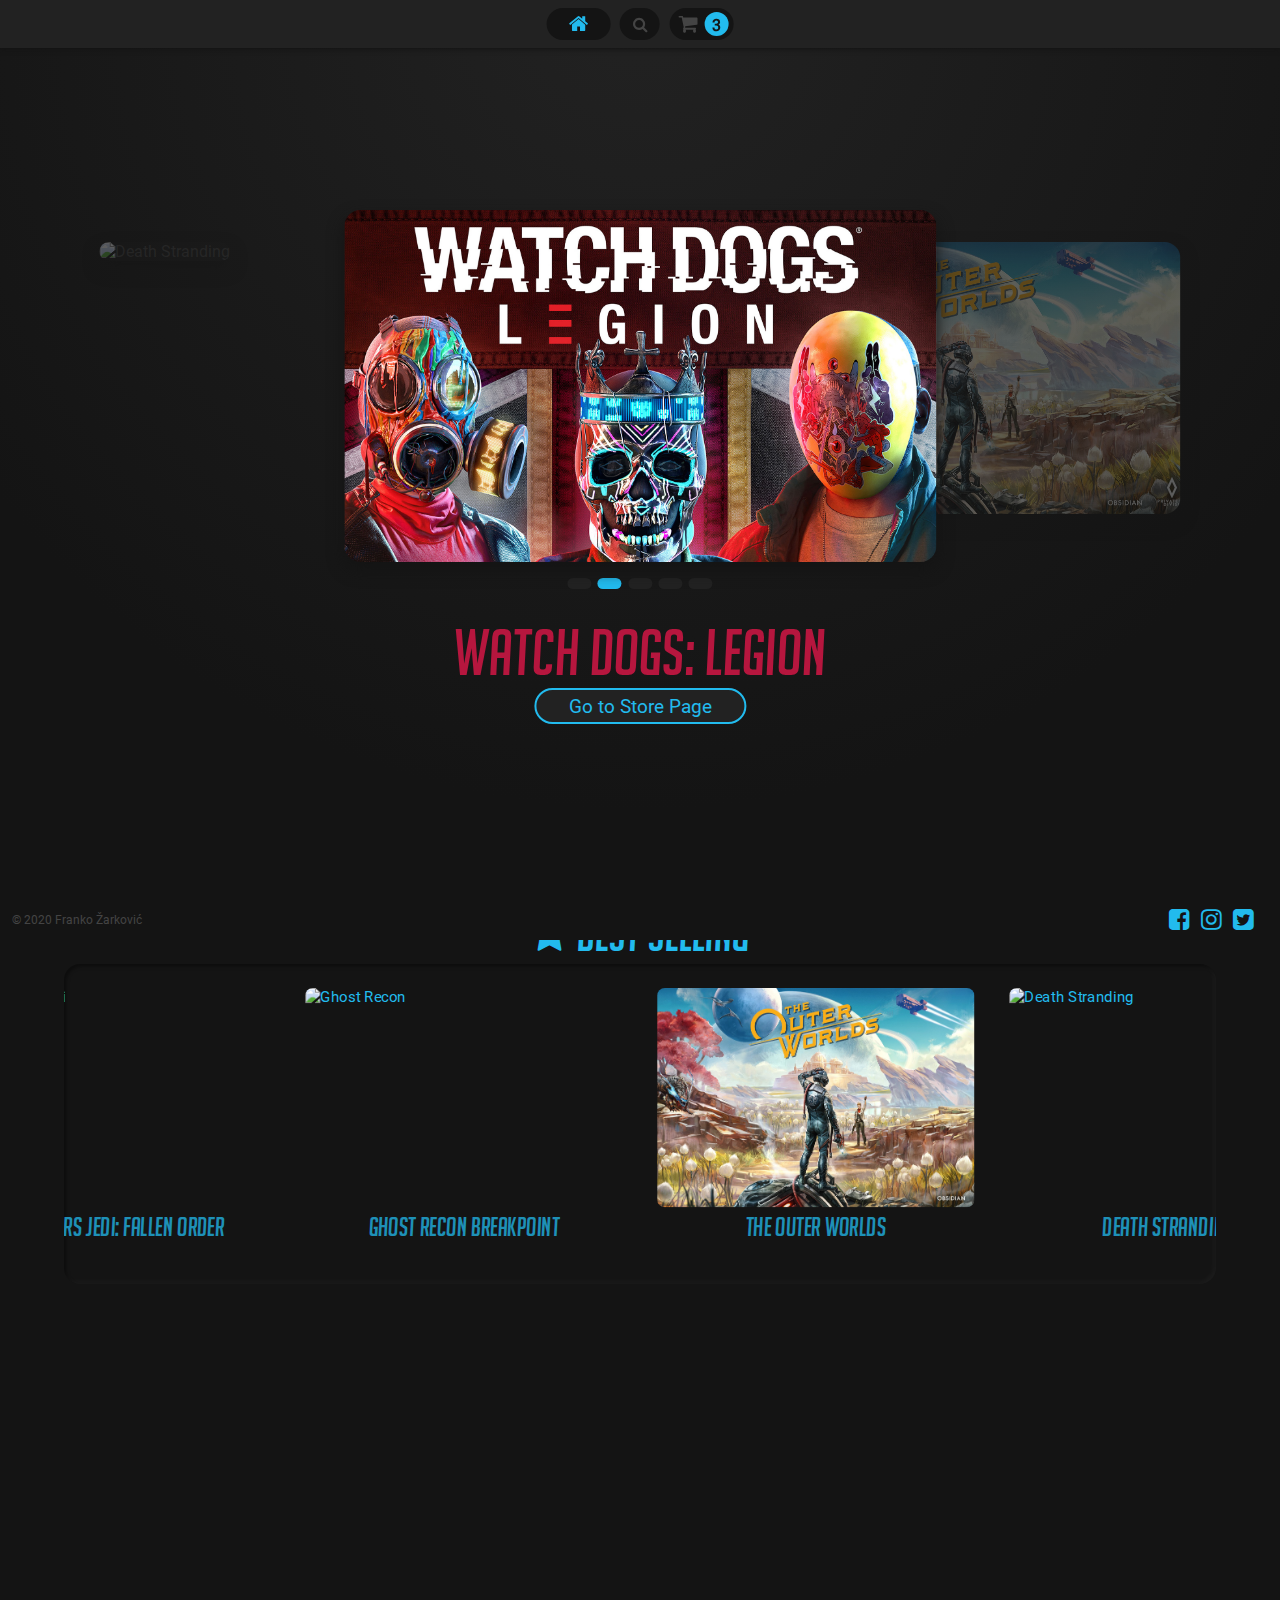
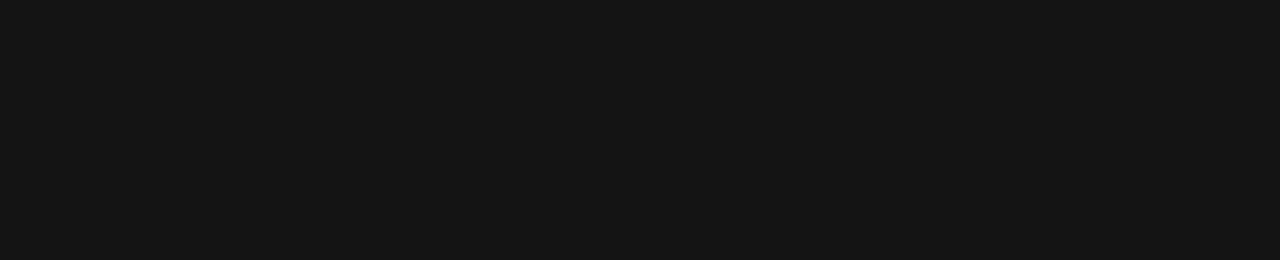
==== commit a31e9b6a: "Update?" ====
--- a/index.html
+++ b/index.html
@@ -19,11 +19,11 @@
           <i class="fa fa-home translateCenter"></i>
         </div>
       </a>
-      <div id="searchBar" class="">
+      <form id="searchBar" action="" method="POST">
+        <input id="searchBarForm" type="text" name="form_gameName" placeholder="Search">
         <a href="search.html"><i class="fa fa-search"></i></a>
-        <p class="translateCenter">Search</p>
         <i class="fa fa-times"></i>
-      </div>
+      </form>
       <a href="cart.html">
         <div id="cart">
           <i class="fa fa-shopping-cart translateCenter"></i>
@@ -53,19 +53,31 @@
       </div>
       <div id="showcaseGameName">
         <div id="showcaseSelectors" class="translateLeft">
-          <a href="#"><div class="showcaseSelector"></div></a>
-          <a href="#"><div class="showcaseSelector backActive"></div></a>
-          <a href="#"><div class="showcaseSelector"></div></a>
-          <a href="#"><div class="showcaseSelector"></div></a>
-          <a href="#"><div class="showcaseSelector"></div></a>
+          <a href="#">
+            <div class="showcaseSelector"></div>
+          </a>
+          <a href="#">
+            <div class="showcaseSelector backActive"></div>
+          </a>
+          <a href="#">
+            <div class="showcaseSelector"></div>
+          </a>
+          <a href="#">
+            <div class="showcaseSelector"></div>
+          </a>
+          <a href="#">
+            <div class="showcaseSelector"></div>
+          </a>
         </div>
         <p id="showcaseGameNameName" class="translateLeft">Watch Dogs: Legion</p>
-        <a href="gameSites/watchdogs.html"><div id="showcaseButton" class="translateCenter">
-          <p>Go to Store Page</p>
-        </div></a>
+        <a href="gameSites/watchdogs.html">
+          <div id="showcaseButton" class="translateCenter">
+            <p>Go to Store Page</p>
+          </div>
+        </a>
       </div>
     </div>
-    
+
 
   </div>
 
@@ -103,46 +115,13 @@
       </div>
     </div>
 
-    <div id="newReleases" class="translateLeft inshade">
-      <div class="inline translateLeft">
-        <p>New Releases</h1>
-      </div>
-      <div id="newReleasesGameList" class="translateLeft">
-        <a href="gameSites/watchdogs.html">
-          <div class="bestSellingGame">
-            <img src="Images/watchDogs/watchDogs.jpg" alt="WatchDogs">
-            <p>Watch Dogs Legion</p>
-          </div>
-        </a>
-        <a href="#">
-          <div class="bestSellingGame">
-            <img src="Images/control.jpg" alt="Control">
-            <p>Control</p>
-          </div>
-        </a>
-        <a href="#">
-          <div class="bestSellingGame">
-            <img src="Images/borderlands3.jpg" alt="borderlands 3">
-            <p>borderlands 3</p>
-          </div>
-        </a>
-        <a href="#">
-          <div class="bestSellingGame">
-            <img src="Images/deathStranding.jpg" alt="Death Stranding">
-            <p>Death Stranding</p>
-          </div>
-        </a>
-      </div>
-    </div>
-  </div>
-
   <div id="footer">
     <p class="translateTop">© 2020 Franko Žarković</p>
-      <span class="translateTop">
-        <a href="#" target="_blank"><i class="fa fa-facebook-square"></i></a>
-        <a href="#" target="_blank"><i class="fa fa-instagram"></i></a>
-        <a href="#" target="_blank"><i class="fa fa-twitter-square"></i></a>
-      </span>
+    <span class="translateTop">
+      <a href="#" target="_blank"><i class="fa fa-facebook-square"></i></a>
+      <a href="#" target="_blank"><i class="fa fa-instagram"></i></a>
+      <a href="#" target="_blank"><i class="fa fa-twitter-square"></i></a>
+    </span>
   </div>
 </body>
 
--- a/CSS/style.css
+++ b/CSS/style.css
@@ -131,7 +131,7 @@
   transition-timing-function: ease-out;
 }
 
-#searchBar:hover, #searchBar:active{
+#searchBar:hover, #searchBar:focus{
   width: 20em;
 }
 
@@ -140,7 +140,7 @@
   transition-duration: 250ms;
 }
 
-#searchBar:hover > *,#searchBar:active > *{
+#searchBar:hover > *, #searchBar:active > *{
   opacity: 100%;
 }
 
@@ -163,8 +163,20 @@
 #searchBar > .fa-times{
   right: 0.5em;
 }
-
-/* Cart Button */
+#searchBarForm{
+  position: absolute;
+  left: 50%;
+  width: inherit;
+  height: inherit;
+  transform: translate(-50%,-50%);
+  border-radius: inherit;
+  text-align: center;
+  border: 0;
+  background-color: var(--black);
+  color: var(--light);
+}
+
+/*////////////////////////////// CART BUTTON //////////////////////////// */
 
 #cart{
   position: relative;
@@ -690,7 +702,7 @@
   position: relative;
   top: 18em;
   width: 100%;
-  margin-bottom: 23em;
+  margin-bottom: 2em;
 }
 
 .images > img {
@@ -918,4 +930,175 @@
   font-family: "Big Noodle Titling Oblique";
   font-size: 2em;
   transform: translate(-50%,-50%);
-}+}
+
+
+
+.adminForm {
+  position: absolute;
+  transform: translate(-50%,-50%);
+  top: 52%;
+  left: 50%;
+  width: 90%;
+  max-width: 60em;
+  height: 52em;
+  background:var(--blackLight);
+  border-radius: 1em;
+}
+.adminForm > p{
+  color: var(--main);
+  font-family: "Big Noodle Titling Oblique";
+  position: absolute;
+  top: 0.5em;
+  font-size: 200%;
+
+}
+
+.adminForm>*{
+  position: absolute;
+  transform: translate(-50%);
+  left: 50%;
+}
+
+.adminForm>.formGameName{
+  border: none;
+  height: 2em;
+  width: 15em;
+  background: var(--black);
+  color: var(--main);
+  border-radius: 5em;
+  font-family: "Nunito";
+  font-size: 120%;
+  top: 5em;
+  transition-duration: 250ms;
+  text-align: center;
+}
+
+
+.adminForm>.formGameDesc{
+  border: none;
+  width: 90%;
+  height: 2em;
+  background: var(--black);
+  color: var(--main);
+  border-radius: 1em;
+  font-family: "Nunito";
+  font-size: 120%;
+  top: 8em;
+  transition-duration: 250ms;
+  text-align: center;
+}
+
+.adminForm>.formGamePrice{
+  border: none;
+  width: 5em;
+  height: 2em;
+  background: var(--black);
+  color: var(--main);
+  border-radius: 1em;
+  font-family: "Nunito";
+  font-size: 120%;
+  top: 11em;
+  transition-duration: 250ms;
+  text-align: center;
+}
+
+.adminForm>.formGameDeveloper{
+  border: none;
+  width: 15em;
+  height: 2em;
+  background: var(--black);
+  color: var(--main);
+  border-radius: 1em;
+  font-family: "Nunito";
+  font-size: 120%;
+  top: 13.5em;
+  transition-duration: 250ms;
+  text-align: center;
+}
+
+.adminForm>.formGamePublisher{
+  border: none;
+  width: 15em;
+  height: 2em;
+  background: var(--black);
+  color: var(--main);
+  border-radius: 1em;
+  font-family: "Nunito";
+  font-size: 120%;
+  top: 16em;
+  transition-duration: 250ms;
+  text-align: center;
+}
+
+.adminForm>.formGameRelease{
+  border: none;
+  width: 11em;
+  height: 2em;
+  background: var(--black);
+  color: var(--main);
+  border-radius: 1em;
+  font-family: "Nunito";
+  font-size: 120%;
+  top: 18.5em;
+  transition-duration: 250ms;
+  text-align: center;
+}
+
+.adminForm>.formGamePegi{
+  border: none;
+  width: 7em;
+  height: 2em;
+  background: var(--black);
+  color: var(--main);
+  border-radius: 1em;
+  font-family: "Nunito";
+  font-size: 120%;
+  top: 21em;
+  transition-duration: 250ms;
+  text-align: center;
+}
+
+.adminForm>.formGameFileMain{
+  top: 38.5em;
+}
+
+.adminForm>.formGameFileImg1{
+  top: 44em;
+}
+.adminForm>.formGameFileImg2{
+  top: 47em;
+}
+.adminForm>.formGameFileImg3{
+  top: 50em;
+}
+.adminForm>.formGameFileImg4{
+  top: 53em;
+}
+
+.adminForm>input[type=submit]{
+  background: var(--main);
+  border: none;
+  height: 2em;
+  width: 5em;
+  color: white;
+  border-radius: 5em;
+  font-family: "Nunito";
+  font-size: 120%;
+  bottom: 1em;
+  transition-duration: 250ms;
+}
+.adminForm>input[type=submit]:hover{
+  transform: scale(1.1) translate(-45%);
+}
+
+.adminForm > .pGameImageMain {
+  top: 20em;
+  font-size: 1.5em;
+}
+.adminForm > .pGameImage {
+  top: 23em;
+  font-size: 1.5em;
+}
+
+
